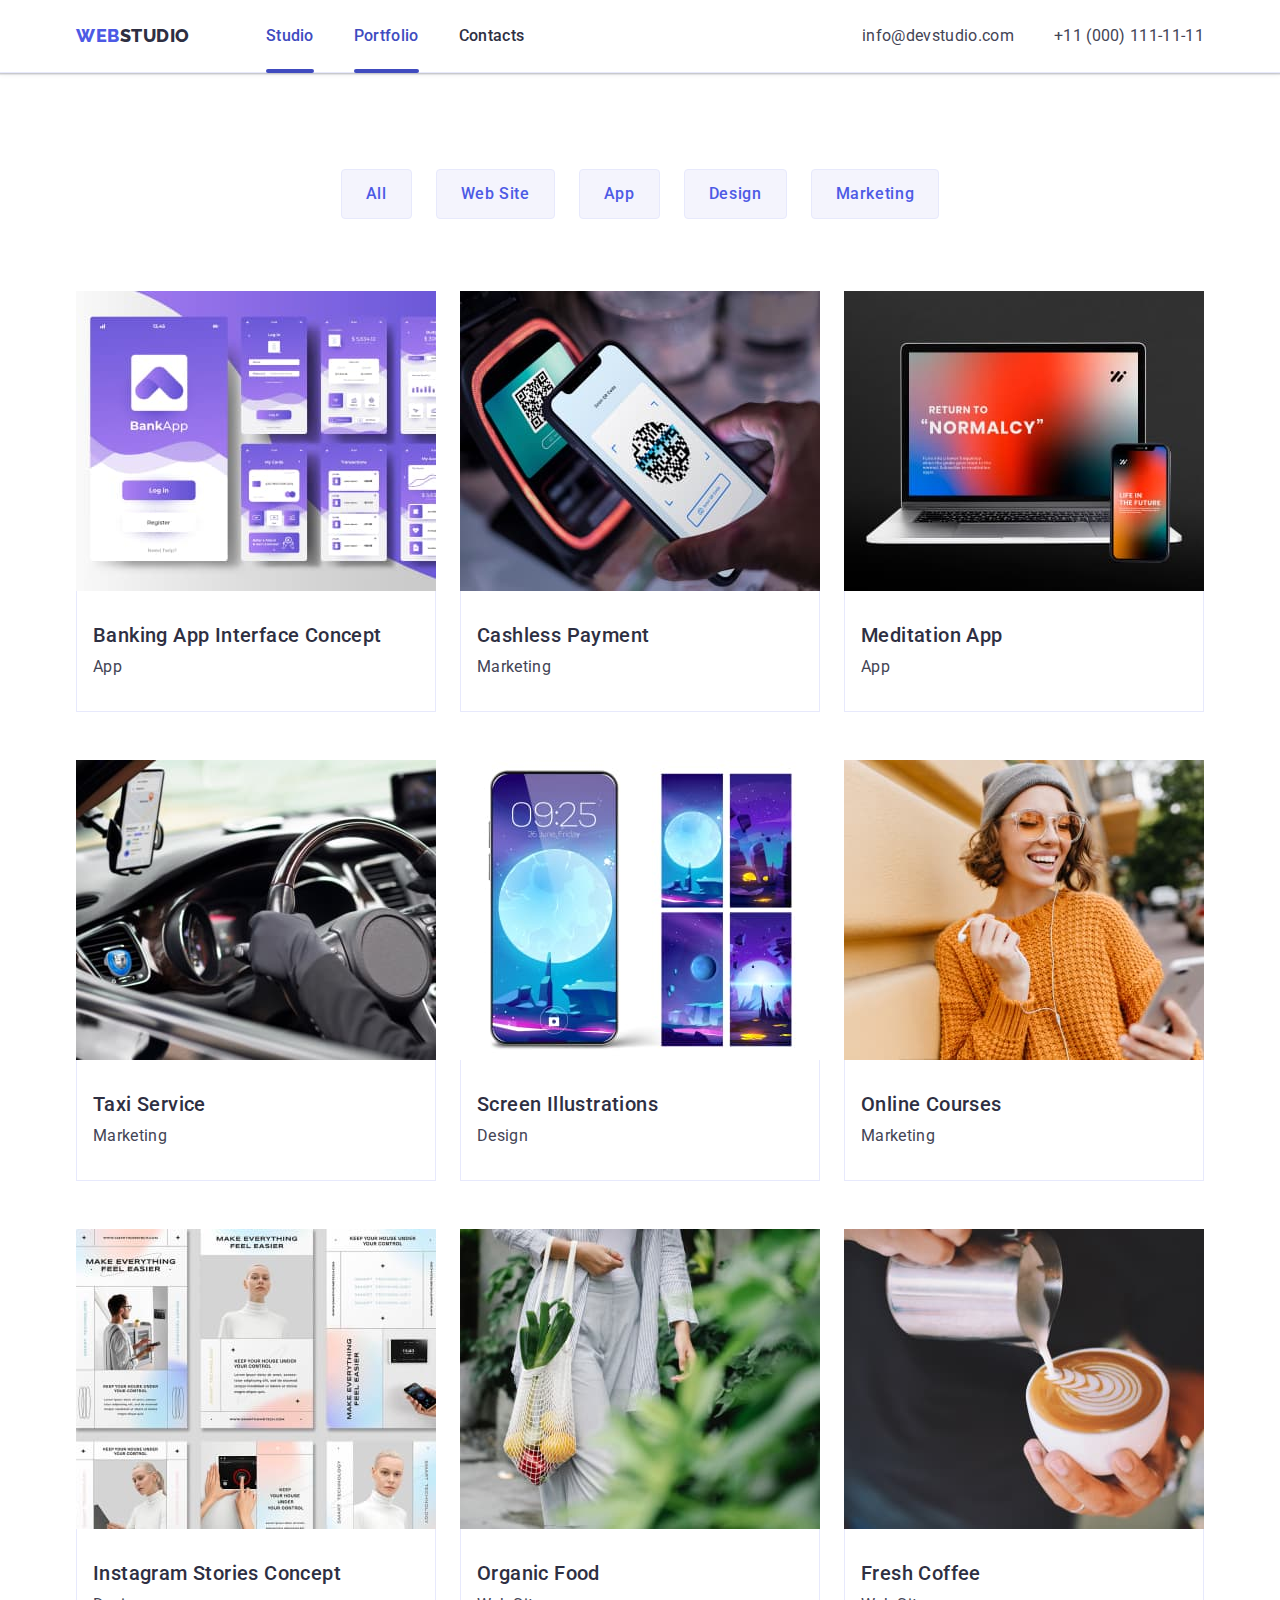
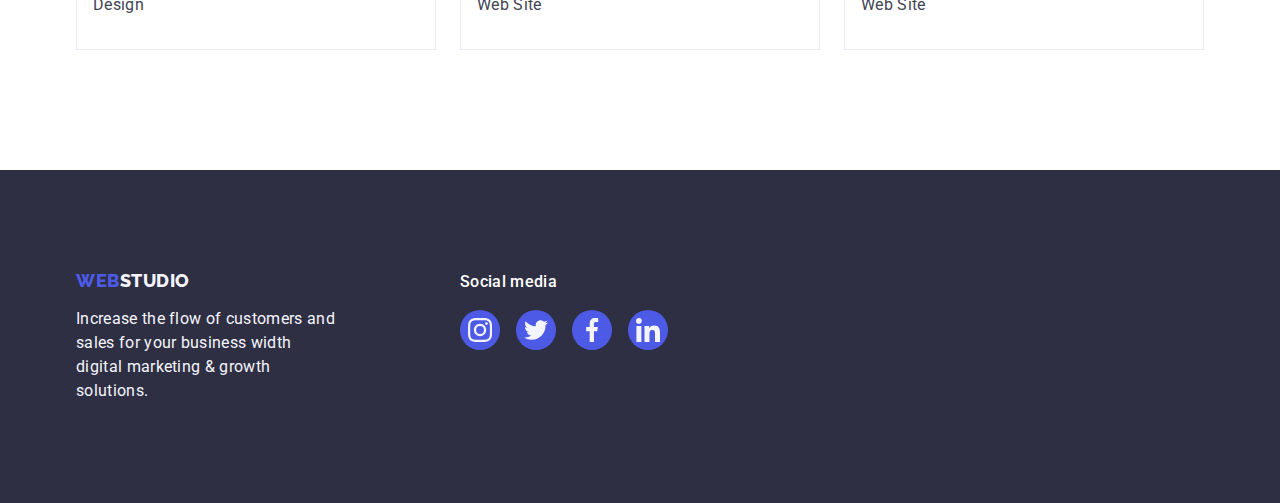
==== portfolio.html @ 42a06e36 "Initial commit" ====
<!DOCTYPE html>
<html lang="en">
  <head>
    <meta charset="UTF-8" />
    <meta http-equiv="X-UA-Compatible" content="IE=edge" />
    <meta name="viewport" content="width=device-width, initial-scale=1.0" />
    <title>Portfolio</title>
    <!-- Link to fonts  -->
    <link rel="preconnect" href="https://fonts.googleapis.com" />
    <link rel="preconnect" href="https://fonts.gstatic.com" crossorigin />
    <link
      href="https://fonts.googleapis.com/css2?family=Raleway:wght@800&family=Roboto:wght@400;500;700&display=swap"
      rel="stylesheet"
    />
    <!-- Link to normalize  -->
    <link
      rel="stylesheet"
      href="https://cdn.jsdelivr.net/npm/modern-normalize@1.1.0/modern-normalize.min.css"
    />
    <!-- Link to css  -->
    <link rel="stylesheet" href="./css/styles.css" />
  </head>

  <body>
    <!-- Header  -->
    <header class="header">
      <div class="header-container container">
        <nav class="header-nav">
          <a class="logo header-logo link" href="./index.html"
            >Web<span class="logo-studio">Studio</span></a
          >
          <ul class="nav-list list">
            <li class="nav-list-item">
              <a class="nav-link link active" href="./index.html">Studio</a>
            </li>
            <li class="nav-list-item">
              <a class="nav-link link active" href="./portfolio.html">Portfolio</a>
            </li>
            <li class="nav-list-item">
              <a class="nav-link link" href="">Contacts</a>
            </li>
          </ul>
        </nav>
        <address class="contacts">
          <ul class="contacts-list list">
            <li class="contacts-item">
              <a class="contacts-item-link link" href="mailto:info@devstudio.com"
                >info@devstudio.com</a
              >
            </li>
            <li class="contacts-item">
              <a class="contacts-item-link link" href="tel:+110001111111">+11 (000) 111-11-11</a>
            </li>
          </ul>
        </address>
      </div>
    </header>
    <!-- Main  -->
    <main>
      <!-- Filter Section -->
      <section class="portfolio-section section">
        <div class="portfolio-section-container container">
          <h1 class="visually-hidden">Our works section</h1>
          <ul class="portfolio-btn-list list">
            <li class="portfolio-btn-item">
              <button type="button" class="btn-filter">All</button>
            </li>
            <li class="portfolio-btn-item">
              <button type="button" class="btn-filter">Web Site</button>
            </li>
            <li class="portfolio-btn-item">
              <button type="button" class="btn-filter">App</button>
            </li>
            <li class="portfolio-btn-item">
              <button type="button" class="btn-filter">Design</button>
            </li>
            <li class="portfolio-btn-item">
              <button type="button" class="btn-filter">Marketing</button>
            </li>
          </ul>
          <!-- Projects Section -->
          <ul class="projects-list list">
            <li class="projects-list-item">
              <a class="projects-link link" href="">
                <div class="team-thumb">
                  <img
                    class="projects-img"
                    src="./images/images-portfolio/project-cards/img-1.jpg"
                    alt="Banking App Interface Concept"
                    width="360"
                    height="300"
                  />
                    <p class="overlay"
                      >14 Stylish and User-Friendly App Design Concepts · Task Manager App · Calorie
                      Tracker App · Exotic Fruit Ecommerce App · Cloud Storage App</p
                    >
                </div>

                <div class="projects-card">
                  <h2 class="project-title title">Banking App Interface Concept</h2>
                  <p class="project-subtitle">App</p>
                </div>
              </a>
            </li>
            <li class="projects-list-item">
              <a class="projects-link link" href="">
                <div class="team-thumb">
                  <img
                    class="projects-img"
                    src="./images/images-portfolio/project-cards/img-2.jpg"
                    alt="Cashless Payment"
                    width="360"
                    height="300"
                  />
                    <p class="overlay"
                      >14 Stylish and User-Friendly App Design Concepts · Task Manager App · Calorie
                      Tracker App · Exotic Fruit Ecommerce App · Cloud Storage App
                    </p>
                </div>

                <div class="projects-card">
                  <h2 class="project-title title">Cashless Payment</h2>
                  <p class="project-subtitle">Marketing</p>
                </div>
              </a>
            </li>
            <li class="projects-list-item">
              <a class="projects-link link" href="">
                <div class="team-thumb">
                  <img
                    class="projects-img"
                    src="./images/images-portfolio/project-cards/img-3.jpg"
                    alt="Meditation App"
                    width="360"
                    height="300"
                  />
                    <p class="overlay"
                      >14 Stylish and User-Friendly App Design Concepts · Task Manager App · Calorie
                      Tracker App · Exotic Fruit Ecommerce App · Cloud Storage App
                    </p>
                </div>
                <div class="projects-card">
                  <h2 class="project-title title">Meditation App</h2>
                  <p class="project-subtitle">App</p>
                </div>
              </a>
            </li>
            <li class="projects-list-item">
              <a class="projects-link link" href="">
                <div class="team-thumb">
                  <img
                    class="projects-img"
                    src="./images/images-portfolio/project-cards/img-4.jpg"
                    alt="Taxi Service"
                    width="360"
                    height="300"
                  />
                    <p class="overlay"
                      >14 Stylish and User-Friendly App Design Concepts · Task Manager App · Calorie
                      Tracker App · Exotic Fruit Ecommerce App · Cloud Storage App
                    </p>
                </div>
                <div class="projects-card">
                  <h2 class="project-title title">Taxi Service</h2>
                  <p class="project-subtitle">Marketing</p>
                </div>
              </a>
            </li>
            <li class="projects-list-item">
              <a class="projects-link link" href="">
                <div class="team-thumb">
                  <img
                    class="projects-img"
                    src="./images/images-portfolio/project-cards/img-5.jpg"
                    alt="Screen Illustrations"
                    width="360"
                    height="300"
                  />
                    <p class="overlay"
                      >14 Stylish and User-Friendly App Design Concepts · Task Manager App · Calorie
                      Tracker App · Exotic Fruit Ecommerce App · Cloud Storage App
                    </p>
                </div>
                <div class="projects-card">
                  <h2 class="project-title title">Screen Illustrations</h2>
                  <p class="project-subtitle">Design</p>
                </div>
              </a>
            </li>
            <li class="projects-list-item">
              <a class="projects-link link" href="">
                <div class="team-thumb">
                  <img
                    class="projects-img"
                    src="./images/images-portfolio/project-cards/img-6.jpg"
                    alt="Online Courses"
                    width="360"
                    height="300"
                  />
                    <p class="overlay"
                      >14 Stylish and User-Friendly App Design Concepts · Task Manager App · Calorie
                      Tracker App · Exotic Fruit Ecommerce App · Cloud Storage App
                    </p>
                </div>
                <div class="projects-card">
                  <h2 class="project-title title">Online Courses</h2>
                  <p class="project-subtitle">Marketing</p>
                </div>
              </a>
            </li>
            <li class="projects-list-item">
              <a class="projects-link link" href="">
                <div class="team-thumb">
                  <img
                    class="projects-img"
                    src="./images/images-portfolio/project-cards/img-7.jpg"
                    alt="Instagram Stories Concept"
                    width="360"
                    height="300"
                  />
                    <p class="overlay"
                      >14 Stylish and User-Friendly App Design Concepts · Task Manager App · Calorie
                      Tracker App · Exotic Fruit Ecommerce App · Cloud Storage App
                    </p>
                </div>
                <div class="projects-card">
                  <h2 class="project-title title">Instagram Stories Concept</h2>
                  <p class="project-subtitle">Design</p>
                </div>
              </a>
            </li>
            <li class="projects-list-item">
              <a class="projects-link link" href="">
                <div class="team-thumb">
                  <img
                    class="projects-img"
                    src="./images/images-portfolio/project-cards/img-8.jpg"
                    alt="Organic Food"
                    width="360"
                    height="300"
                  />
                    <p class="overlay"
                      >14 Stylish and User-Friendly App Design Concepts · Task Manager App · Calorie
                      Tracker App · Exotic Fruit Ecommerce App · Cloud Storage App
                    </p>
                </div>
                <div class="projects-card">
                  <h2 class="project-title title">Organic Food</h2>
                  <p class="project-subtitle">Web Site</p>
                </div>
              </a>
            </li>
            <li class="projects-list-item">
              <a class="projects-link link" href="">
                <div class="team-thumb">
                  <img
                    class="projects-img"
                    src="./images/images-portfolio/project-cards/img-9.jpg"
                    alt="Fresh Coffee"
                    width="360"
                    height="300"
                  />
                    <p class="overlay"
                      >14 Stylish and User-Friendly App Design Concepts · Task Manager App · Calorie
                      Tracker App · Exotic Fruit Ecommerce App · Cloud Storage App
                    </p>
                </div>
                <div class="projects-card">
                  <h2 class="project-title title">Fresh Coffee</h2>
                  <p class="project-subtitle">Web Site</p>
                </div>
              </a>
            </li>
          </ul>
        </div>
      </section>
    </main>
    <!-- Footer section  -->
    <footer class="footer">
      <!-- Logo Section -->
      <div class="footer-container container">
        <div class="footer-thumb footer-thumb-position">
          <a class="logo logo-footer link" href="./index.html"
            >Web<span class="studio-footer">Studio</span></a
          >
          <p class="footer-subtitle subtitle">
            Increase the flow of customers and sales for your business width digital marketing &
            growth solutions.
          </p>
        </div>
        <!-- Social Media Section -->
        <div class="social-media-container">
          <p class="social-media-title">Social media</p>
          <ul class="socials-footer-list list">
            <li class="socials-footer-item item">
              <a
                class="socials-footer-link link"
                href=""
                target="_blank"
                rel="noopener noreferrer"
                aria-label="Instagram icon"
              >
                <svg class="socials-footer-icon" width="24" height="24">
                  <use href="./images/icons.svg#instagram"></use>
                </svg>
              </a>
            </li>

            <li class="socials-footer-item item">
              <a
                class="socials-footer-link link"
                href=""
                target="_blank"
                rel="noopener noreferrer"
                aria-label="Twitter icon"
              >
                <svg class="socials-footer-icon" width="24" height="24">
                  <use href="./images/icons.svg#twitter"></use>
                </svg>
              </a>
            </li>

            <li class="socials-footer-item item">
              <a
                class="socials-footer-link link"
                href=""
                target="_blank"
                rel="noopener noreferrer"
                aria-label="Facebook icon"
              >
                <svg class="socials-footer-icon" width="24" height="24">
                  <use href="./images/icons.svg#facebook"></use>
                </svg>
              </a>
            </li>

            <li class="socials-footer-item item">
              <a
                class="socials-footer-link link"
                href=""
                target="_blank"
                rel="noopener noreferrer"
                aria-label="Linkedin icon"
              >
                <svg class="socials-footer-icon" width="24" height="24">
                  <use href="./images/icons.svg#linkedin"></use>
                </svg>
              </a>
            </li>
          </ul>
        </div>
      </div>
    </footer>
  </body>
</html>
---- css/styles.css ----
/*
  |========================
  | Basic settings 
  |========================
*/

:root {
  /* Colors */
  --primary-brand: #4d5ae5; /*Iris clr*/ /*CTAs focused/active states, links*/
  --pressed-state: #404bbf; /*Ocean clr*/ /*CTAs*/
  --grey-bg: #2e2f42; /*Navy Blue clr*/ /*overlays, shadows, headings*/ /*Hero image background*/
  --valid-clr: #31d0aa; /*Green clr*/ /*Valid fields, Success messages*/
  --text-clr: #434455;
  --color-light-slate: #8e8f99; /*Helper text, Deemphasized text*/
  --color-cornflower: #e7e9fc; /*Accent color, Hairlines, Subtle backgrounds*/
  --color-cloud: #f4f4fd; /*Light mode backgrounds, Light mode Dialogs/alerts*/
  /* Fonts */
  --primary-font: 'Roboto', sans-serif;
  --secondary-font: 'Raleway', sans-serif;
  /* Backgrounds */
  --white-bg: #ffffff; /*White*/ /*Header, team card background*/
  --dairy-bg: #fcfcfc; /*Dairy*/ /*Modal background*/
  /* Shadow */
  --header-shadow: 0px 2px 1px rgba(46, 47, 66, 0.08), 0px 1px 1px rgba(46, 47, 66, 0.16),
    0px 1px 6px rgba(46, 47, 66, 0.08);
  --btn-order-shadow: 0px 4px 4px rgba(0, 0, 0, 0.15);
  --team-card-shadow: 0px 1px 6px rgba(46, 47, 66, 0.08), 0px 1px 1px rgba(46, 47, 66, 0.16),
    0px 2px 1px rgba(46, 47, 66, 0.08);
  --filter-shadow: 0px 3px 1px rgba(0, 0, 0, 0.1), 0px 2px 1px rgba(0, 0, 0, 0.08),
    0px 2px 2px rgba(0, 0, 0, 0.12);
  --project-shadow: 0px 1px 6px rgba(46, 47, 66, 0.08), 0px 1px 1px rgba(46, 47, 66, 0.16),
    0px 2px 1px rgba(46, 47, 66, 0.08);
  --bg-gradient: rgba(46, 47, 66, 0.7);
  /* Other */
  --header-idx: 10;
  --mdl-idx: 100;
  --anim-main: 250ms cubic-bezier(0.4, 0, 0.2, 1);
}

/* Reset */
h1,
h2,
h3,
h4,
h5,
h6,
p,
ul {
  margin: 0;
  padding: 0;
}

.list {
  list-style: none;
}

.link {
  text-decoration: none;
}

.visually-hidden {
  position: absolute;
  width: 1px;
  height: 1px;
  margin: -1px;
  border: 0;
  padding: 0;
  white-space: nowrap;
  clip-path: inset(100%);
  clip: rect(0 0 0 0);
  overflow: hidden;
}

.title {
  font-weight: 500;
  font-size: 20px;
  line-height: 1.2;
  letter-spacing: 0.02em;
  color: var(--grey-bg);
}

.section-title {
  margin-bottom: 72px;
  font-size: 36px;
  line-height: 1.11;
  letter-spacing: 0.02em;
  text-align: center;
  text-transform: capitalize;
  color: var(--grey-bg);
}

body {
  font-family: var(--primary-font);
  font-weight: 400;
  font-size: 16px;
  line-height: 1.5;
  letter-spacing: 0.02em;
  color: var(--text-clr);
  background-color: var(--white-bg);
}

.container {
  max-width: 1158px;
  padding-left: 15px;
  padding-right: 15px;
  margin: 0 auto;
}

.section {
  padding-top: 120px;
  padding-bottom: 120px;
}

.features-list,
.list-overview,
.team-list,
.socials-list,
.portfolio-btn-list,
.customers-list {
  display: flex;
  gap: 24px;
  justify-content: center;
  align-items: center;
}

.contacts-list,
.nav-list {
  display: flex;
  gap: 40px;
}

.list-overview-img,
.team-img,
.projects-img {
  display: block;
  max-width: 100%;
  height: auto;
}

/**
  |============================
  | Header Section
  |============================
*/

.header {
  z-index: var(--header-idx);
  /* position: fixed;
  width: 100%;
  top: 0; */
  border-bottom: 1px solid var(--color-cornflower);
  box-shadow: var(--header-shadow);
}

.header-container,
.header-nav {
  display: flex;
  align-items: center;
}

.logo {
  font-family: var(--secondary-font);
  font-weight: 800;
  font-size: 18px;
  line-height: 1.17;
  letter-spacing: 0.03em;
  text-transform: uppercase;
  color: var(--primary-brand);
}

.header-logo {
  margin-right: 76px;
}

.logo-studio {
  color: var(--grey-bg);
}

.nav-list-item {
}

.nav-link {
  position: relative;
  display: block;
  padding: 24px 0;
  font-weight: 500;
  color: var(--grey-bg);
  transition-property: color;
  transition-duration: 250ms;
  transition-timing-function: cubic-bezier(0.4, 0, 0.2, 1);
  /* transition: color var(--anim-main); */
}

.nav-link::after {
  content: '';
  display: block;
  position: absolute;
  bottom: -1px;
  left: 0;
  width: 100%;
  height: 4px;
  /* margin-top: 20px; */
  border-radius: 2px;
}

.nav-link.active {
  color: var(--pressed-state);
}

.nav-link.active::after {
  background-color: var(--pressed-state);
}

.contacts {
  margin-left: auto;

  font-style: normal;
}
.contacts-item-link {
  display: block;
  padding: 24px 0;
  color: inherit;

  transition-property: color;
  transition-duration: 250ms;
  transition-timing-function: cubic-bezier(0.4, 0, 0.2, 1);
  /* transition: color var(--anim-main); */
}
.nav-link:hover,
.nav-link:focus,
.contacts-item-link:hover,
.contacts-item-link:focus {
  color: var(--pressed-state);
}

/**
  |============================
  | Hero Section
  |============================
*/

.hero {
  background-color: var(--grey-bg);
  max-width: 1440px;
  margin-left: auto;
  margin-right: auto;
  background-image: linear-gradient(var(--bg-gradient), var(--bg-gradient)),
    url('../images/hero-section/people-office.jpg');
  background-repeat: no-repeat;
  background-position: center;
  background-size: cover;
}

.hero-title {
  text-align: center;
  margin-right: auto;
  margin-left: auto;
  margin-bottom: 48px;
  max-width: 496px;
  font-size: 56px;
  line-height: 1.07;
  letter-spacing: 0.02em;
  color: var(--white-bg);
}

.btn-order {
  display: block;
  min-width: 169px;
  margin-left: auto;
  margin-right: auto;
  padding: 16px 32px;
  box-shadow: var(--btn-order-shadow);
  border-radius: 4px;
  border: none;
  font-family: inherit;
  font-weight: 500;
  font-size: 16px;
  line-height: 1.5;
  letter-spacing: 0.04em;
  cursor: pointer;
  color: var(--white-bg);
  background-color: var(--primary-brand);

  transition-property: background-color;
  transition-duration: 250ms;
  transition-timing-function: cubic-bezier(0.4, 0, 0.2, 1);
  /* transition: background-color var(--anim-main); */
}

.btn-order:hover,
.btn-order:focus {
  background-color: var(--pressed-state);
  border: none;
}

.hero.section {
  padding-top: 188px;
  padding-bottom: 188px;
}

/**
  |============================
  | Features Section
  |============================
*/

.features-list-item {
  width: calc((100%-72px) / 4);
}
.icon-container {
  display: flex;
  justify-content: center;
  align-items: center;
  height: 112px;
  margin-bottom: 8px;
  background: var(--color-cloud);
  border-radius: 4px;
}

.features-icon {
  object-fit: cover;
}
.features-list-title {
  margin-bottom: 8px;
}

/**
  |============================
  | Team Section
  |============================
*/

.overview-section.section {
  padding-top: 0;
}
.list-overview-item {
  width: calc((100%-48px) / 3);
  border: 1px solid var(--color-cornflower);
}

/**
  |============================
  | Team Section
  |============================
*/

.team-section {
  background-color: var(--color-cloud);
}
.team-list-item {
  width: calc((100%-72px) / 4);
  box-shadow: var(--team-card-shadow);
  border-radius: 0px 0px 4px 4px;
  background-color: var(--white-bg);
}
.team-item-container {
  padding: 32px 0;
  text-align: center;
  border-radius: 0px 0px 4px 4px;
}
.employee-title,
.employee-subtitle {
  margin-bottom: 8px;
}
.socials-item {
  width: 40px;
  height: 40px;
}
.socials-link {
  display: flex;
  justify-content: center;
  align-items: center;
  height: 100%;
  width: 100%;
  background-color: var(--primary-brand);
  color: var(--color-cloud);
  border-radius: 50%;

  transition-property: background-color;
  transition-duration: 250ms;
  transition-timing-function: cubic-bezier(0.4, 0, 0.2, 1);
  /* transition: background-color var(--anim-main); */
}
.socials-link:hover,
.socials-link:focus {
  background-color: var(--pressed-state);
}
.socials-icon {
  fill: currentColor;
  object-fit: cover;
}

/**
  |============================
  | Customers
  |============================
*/

.customers-title {
  line-height: 1.1;
}
.customers-list-item {
  width: calc((100%-24px * 5) / 6);
  height: 88px;
}
.customers-list-link {
  display: flex;
  justify-content: center;
  align-items: center;
  height: 100%;
  width: 100%;
  color: var(--color-light-slate);
  border: 1px solid var(--color-light-slate);
  border-radius: 4px;
  transition-property: border-color, color;
  transition-duration: 250ms, 250ms;
  transition-timing-function: cubic-bezier(0.4, 0, 0.2, 1), cubic-bezier(0.4, 0, 0.2, 1);
  /* transition: border-color var(--anim-main), color var(--anim-main); */
}

.customers-list-link:hover,
.customers-list-link:focus {
  color: var(--pressed-state);
  border-color: var(--pressed-state);
}

.customers-icon {
  fill: currentColor;
  object-fit: cover;
}

/**
  |============================
  | Footer Section
  |============================
*/

.footer {
  padding-top: 100px;
  padding-bottom: 100px;
  background-color: var(--grey-bg);
  color: var(--color-cloud);
}

.footer-container {
  display: flex;
  align-items: baseline;
}

.studio-footer {
  color: var(--color-cloud);
}

.logo-footer {
  display: inline-block;
  margin-bottom: 16px;
}

.footer-subtitle {
  max-width: 264px;
}

.footer-thumb-position {
  margin-right: 120px;
}

.social-media-title {
  margin-bottom: 16px;
  font-weight: 500;
  font-size: 16px;
  line-height: 1.5;
  letter-spacing: 0.02em;
  color: var(--white-bg);
}

.socials-footer-list {
  display: flex;
  gap: 16px;
}
.socials-footer-item {
  width: 40px;
  height: 40px;
}
.socials-footer-link {
  display: flex;
  justify-content: center;
  align-items: center;
  height: 100%;
  width: 100%;
  background-color: var(--primary-brand);
  color: var(--color-cloud);
  border-radius: 50%;

  transition-property: background-color;
  transition-duration: 250ms;
  transition-timing-function: cubic-bezier(0.4, 0, 0.2, 1);
  /* transition: background-color var(--anim-main); */
}
.socials-footer-link:hover,
.socials-footer-link:focus {
  background-color: var(--valid-clr);
}
.socials-footer-icon {
  fill: currentColor;
  object-fit: cover;
}

/**
  |============================
  | Portfolio Page
  |============================
*/

.portfolio-section.section {
  padding-top: 96px;
}

/**
  |============================
  | Filter Section (Portfolio Page)
  |============================
*/

.btn-filter {
  padding: 12px 24px;
  font-family: inherit;
  font-weight: 500;
  font-size: 16px;
  line-height: 1.5;
  letter-spacing: 0.04em;
  cursor: pointer;
  color: var(--primary-brand);
  background: var(--color-cloud);
  border: 1px solid var(--color-cornflower);
  border-radius: 4px;

  transition-property: color, background-color, border-color, box-shadow;
  transition-duration: 250ms;
  transition-timing-function: cubic-bezier(0.4, 0, 0.2, 1);
  /* transition: color var(--anim-main), background-color var(--anim-main), border-color var(--anim-main), box-shadow var(--anim-main); */
}

.btn-filter:hover,
.btn-filter:focus {
  color: var(--white-bg);
  background-color: var(--pressed-state);
  border: 1px solid transparent;
  box-shadow: var(--filter-shadow);
}

.portfolio-btn-list {
  margin-bottom: 72px;
  justify-content: center;
}

/**
  |============================
  | Projects Section (Portfolio Page)
  |============================
*/

.projects-list {
  display: flex;
  flex-wrap: wrap;
  column-gap: 24px;
  row-gap: 48px;
}
.projects-list-item {
  max-width: calc((100%-48px) / 3);
}

.projects-list-item:hover {
}

.projects-link {
  display: block;
  transition-property: box-shadow;
  transition-duration: 250ms;
  transition-timing-function: cubic-bezier(0.4, 0, 0.2, 1);
  /* transition: box-shadow var(--anim-main); */
}

.projects-link:hover,
.projects-link:focus {
  box-shadow: var(--project-shadow);
}

/* Overlay */

.team-thumb {
  position: relative;
  overflow: hidden;
}

.projects-link:hover .overlay,
.projects-link:focus .overlay {
  transform: translateY(0%);
}

.overlay {
  position: absolute;
  top: 0;
  left: 0;
  /* padding-top: 40px;
  padding-bottom: 164px;
  padding-left: 32px;
  padding-right: 32px; */
  font-size: 16px;
  line-height: 1.5;
  color: var(--color-cloud);
  letter-spacing: 0.02em;
  padding: 40px 32px;
  background-color: var(--primary-brand);
  height: 100%;
  width: 100%;
  transform: translateY(100%);
  transition-property: transform;
  transition-duration: 250ms;
  transition-timing-function: cubic-bezier(0.4, 0, 0.2, 1);
  /* transition: transform var(--anim-main); */
}

.projects-card {
  padding: 32px 16px;
  border: 1px solid var(--color-cornflower);
  border-top: none;
}
.project-title {
  margin-bottom: 8px;
}

.project-subtitle {
  font-size: 16px;
  line-height: 1.5;
  letter-spacing: 0.02em;
  color: var(--text-clr);
}

/**
  |============================
  | Modal Window
  |============================
*/
.backdrop {
  background-color: rgba(46, 47, 66, 0.4);
  position: fixed;
  top: 0;
  left: 0;
  width: 100%;
  height: 100%;
  transition: opacity var(--anim-main), visibility var(--anim-main);
 }

 .is-hidden {
  visibility: hidden;
  opacity: 0;
  pointer-events: none;
 }

 .modal {
  position: absolute;
  top: 50%;
  left: 50%;
  transform: translateX(-50%) translateY(-50%);
  width: 408px;
  min-height: 576px;
  background-color: var(--dairy-bg);
  box-shadow: 0px 1px 1px rgba(0, 0, 0, 0.14), 0px 1px 3px rgba(0, 0, 0, 0.12), 0px 2px 1px rgba(0, 0, 0, 0.2);
  border-radius: 4px;
  transition: transform 250ms cubic-bezier(0.4, 0, 0.2, 1);
 }
 .modal-close-btn {
  background: var(--color-cornflower);
  border: 1px solid rgba(0, 0, 0, 0.1);
  border-radius: 50%;
  display: flex;
  justify-content: center;
  align-items: center;
  width: 24px;
  height: 24px;
  position: absolute;
  top: 24px;
  right: 24px;
  padding: 0;
  cursor: pointer;
  transition: background-color var(--anim-main), border var(--anim-main);
 }

 .modal-close-btn:hover,
 .modal-close-btn:focus {
  background-color: #404bbf;
  border: none;
  fill: #ffffff;
 }

 .modal-close-icon {
  transition: fill var(--anim-main);
 }

/**
    |!!!==PRACTICE ZONE==!!!
    | Роблю експеріменти з градієнтом
    |!!!==PRACTICE ZONE==!!!
  */

/* .overview-title {
  border: 20px dashed #fd1d1d;
  padding: 20px;
  background-clip: border-box;
  background-clip: padding-box; 
  background-clip: content-box; 
  background-clip: text;
  background-color: #833ab4;
  background-image: linear-gradient(to right, #fcb045, #fd1d1d, #833ab4);
  -webkit-background-clip: text;
  color: transparent;
} */
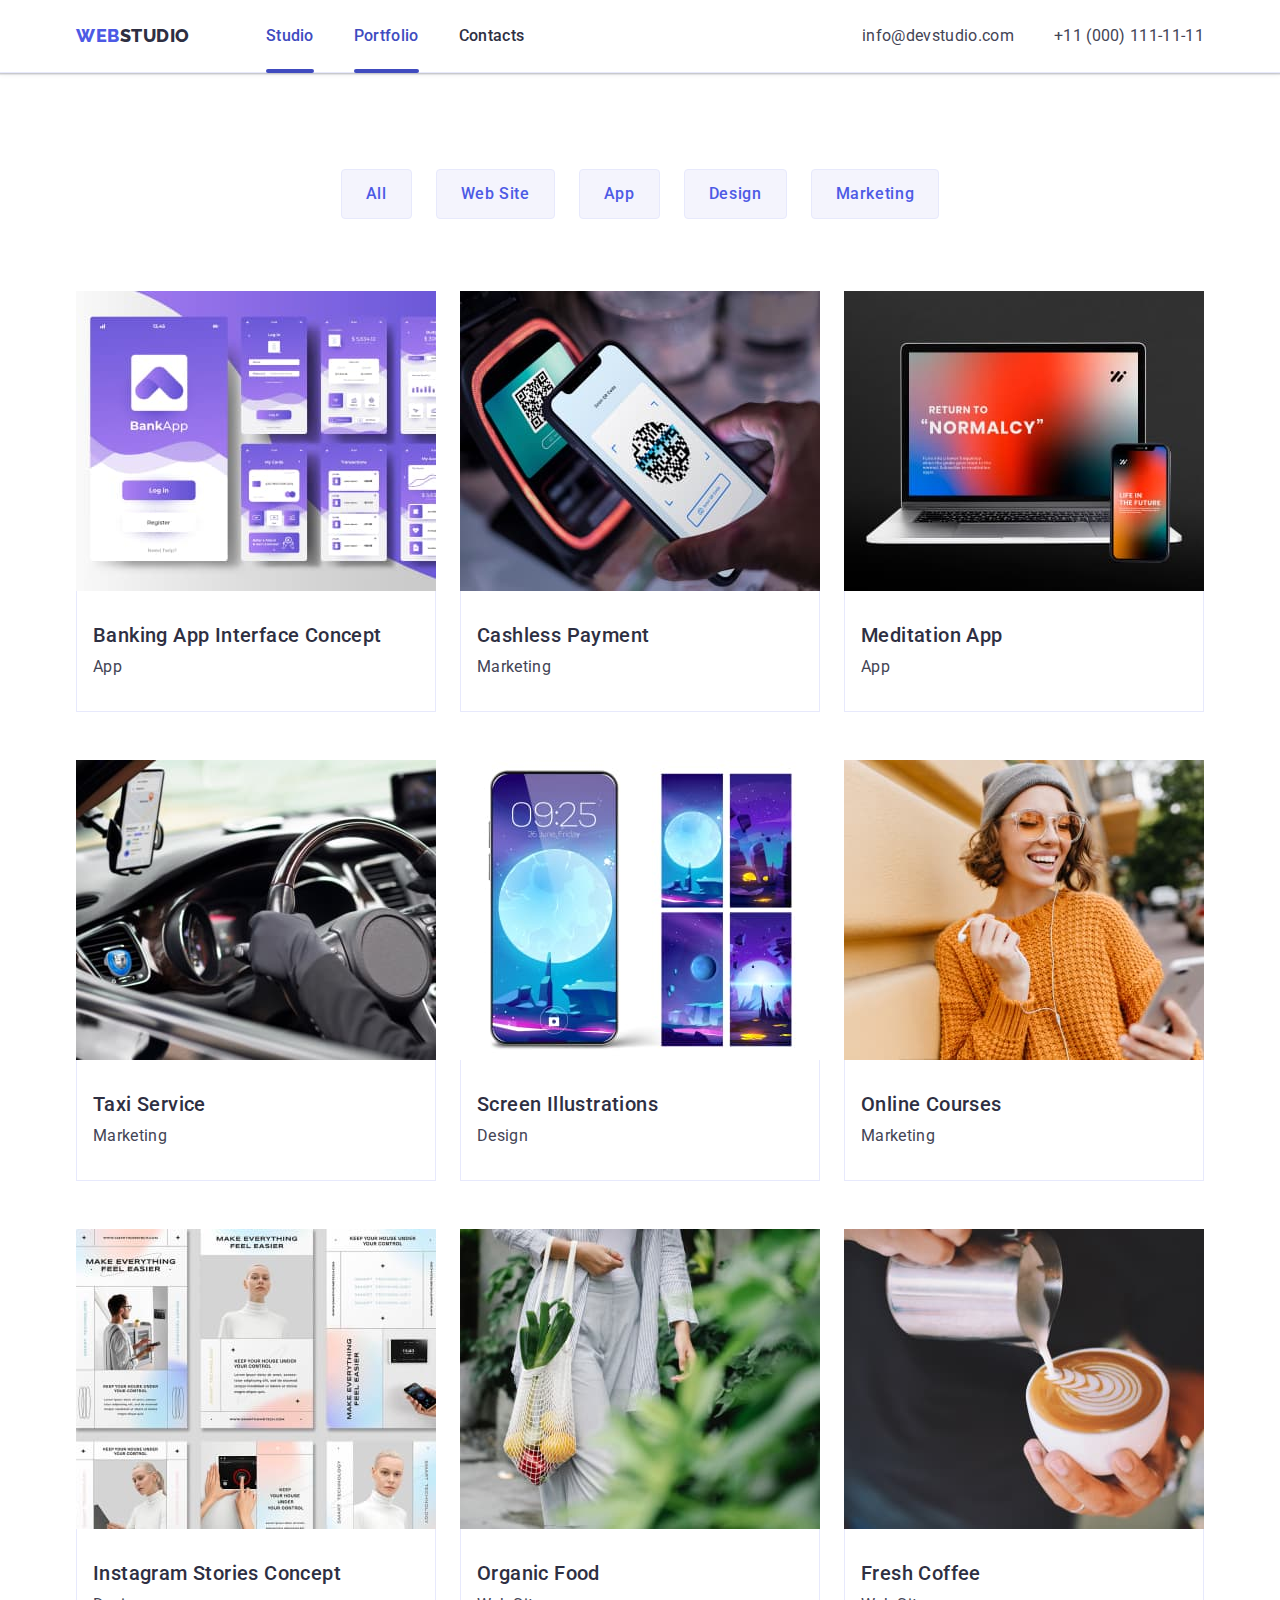
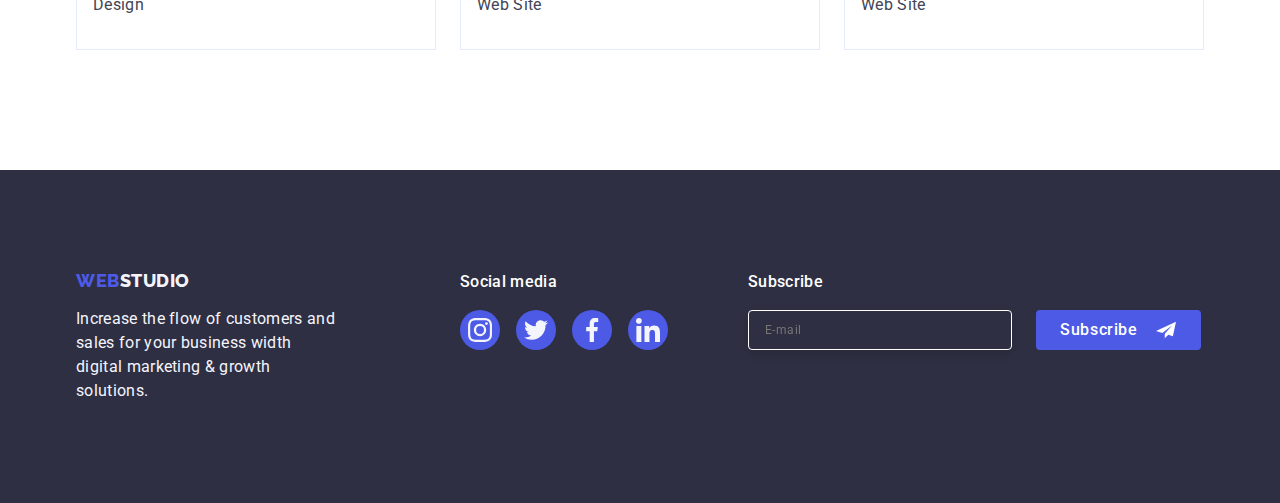
==== commit 94b800ac: "hw-06 (update 1.0.)" ====
--- a/portfolio.html
+++ b/portfolio.html
@@ -349,6 +349,23 @@
             </li>
           </ul>
         </div>
+
+        <!-- Subscribe Section -->
+        <div class="subscribe-container">
+          <p class="subscribe-subtitle">Subscribe</p>
+          <form class="subscribe-form">
+            <input type="email" name="email" placeholder="E-mail" />
+            <div class="subscribe-item">
+              <button class="subscribe-button" type="submit">
+                Subscribe
+                <svg class="subscribe-svg" width="24" height="20">
+                  <use href="./images/icons.svg#subscribe-telegram"></use>
+                </svg>
+              </button>
+            </div>
+          </form>
+          </div>
+
       </div>
     </footer>
   </body>
--- a/css/styles.css
+++ b/css/styles.css
@@ -507,6 +507,97 @@
 
 /**
   |============================
+  |  Subscribe Section
+  |============================
+*/
+
+.subscribe-container {
+  display: flex;
+  flex-direction: column;
+  margin-left: 80px;
+}
+
+.subscribe-subtitle {
+  margin: 0;
+  font-weight: 500;
+  font-size: 16px;
+  line-height: 1.5;
+  letter-spacing: 0.02em;
+  color: var(--white-bg);
+}
+
+.subscribe-form {
+  display: flex;
+  flex-direction: row;
+  margin-top: 16px;
+  gap: 24px;
+}
+
+
+input[type='email'] {
+  padding: 8px 16px 8px 16px;
+  margin: 0;
+  width: 264px;
+  height: 40px;
+  border: 1px solid var(--white-bg);
+  border-radius: 4px;
+  color: var(--white-bg);
+  background-color: var(--grey-bg);
+  filter: drop-shadow(0px 4px 4px rgba(0, 0, 0, 0.15));
+}
+
+input[placeholder="E-mail"] {
+  align-items: center;
+  font-family: var(--primary-font);
+  font-weight: 400;
+  font-size: 12px;
+  line-height: 2;
+  letter-spacing: 0.04em;
+  color: var(--white-bg);
+}
+
+.subscribe-item {
+  position: relative;
+}
+
+.subscribe-button {
+  /* text */
+  font-family: var(--primary-font);
+  font-weight: 500;
+  font-size: 16px;
+  line-height: 1.5;
+  letter-spacing: 0.04em;
+  text-align: left;
+  color: var(--white-bg);
+  align-items: center;
+ 
+
+  display: flex;
+  min-width: 165px;
+  height: 40px;
+  gap: 16px;
+  background: var(--primary-brand);
+  border-radius: 4px;
+  border: 0;
+  padding: 8px 0 8px 24px;
+  cursor: pointer;
+
+  transition: background-color 250ms cubic-bezier(0.4, 0, 0.2, 1);
+}
+
+.subscribe-button:hover,
+.subscribe-button:focus,
+.subscribe-button:active {
+  background-color: var(--pressed-state);
+}
+
+.subscribe-svg {
+  fill: var(--white-bg);
+}
+
+
+/**
+  |============================
   | Portfolio Page
   |============================
 */
@@ -649,27 +740,29 @@
   width: 100%;
   height: 100%;
   transition: opacity var(--anim-main), visibility var(--anim-main);
- }
-
- .is-hidden {
+}
+
+.is-hidden {
   visibility: hidden;
   opacity: 0;
   pointer-events: none;
- }
-
- .modal {
+}
+
+.modal {
   position: absolute;
   top: 50%;
   left: 50%;
   transform: translateX(-50%) translateY(-50%);
   width: 408px;
-  min-height: 576px;
+  min-height: 584px;
   background-color: var(--dairy-bg);
-  box-shadow: 0px 1px 1px rgba(0, 0, 0, 0.14), 0px 1px 3px rgba(0, 0, 0, 0.12), 0px 2px 1px rgba(0, 0, 0, 0.2);
+  box-shadow: 0px 1px 1px rgba(0, 0, 0, 0.14), 0px 1px 3px rgba(0, 0, 0, 0.12),
+    0px 2px 1px rgba(0, 0, 0, 0.2);
   border-radius: 4px;
   transition: transform 250ms cubic-bezier(0.4, 0, 0.2, 1);
- }
- .modal-close-btn {
+}
+
+.modal-close-btn {
   background: var(--color-cornflower);
   border: 1px solid rgba(0, 0, 0, 0.1);
   border-radius: 50%;
@@ -684,18 +777,242 @@
   padding: 0;
   cursor: pointer;
   transition: background-color var(--anim-main), border var(--anim-main);
- }
-
- .modal-close-btn:hover,
- .modal-close-btn:focus {
+}
+
+.modal-close-btn:hover,
+.modal-close-btn:focus {
   background-color: #404bbf;
   border: none;
   fill: #ffffff;
- }
-
- .modal-close-icon {
+}
+
+.modal-close-icon {
   transition: fill var(--anim-main);
- }
+}
+
+/**
+  |============================
+  | Modal Window Send Form
+  |============================
+*/
+
+.modal-title {
+  display: block;
+  margin: 0 0 16px 0;
+  text-align: center;
+  font-family: var(--primary-font);
+  font-weight: 500;
+  font-size: 16px;
+  line-height: 1.5;
+  letter-spacing: 0.02em;
+  color: var(--grey-bg);
+}
+
+.modal-item {
+  margin: 0 0 8px 0;
+}
+
+.modal-item.checkbox {
+  margin: 0 0 16px 0;
+}
+
+.modal-item label {
+  display: block;
+
+  margin-bottom: 4px;
+
+  font-family: var(--primary-font);
+  font-weight: 400;
+  font-size: 12px;
+  line-height: 1.17;
+  letter-spacing: 0.04em;
+
+  color: var(--color-light-slate);
+}
+
+.modal-item input {
+  padding-left: 38px;
+
+  width: 360px;
+  height: 40px;
+
+  border: 1px solid rgba(46, 47, 66, 0.4);
+  border-radius: 4px;
+  outline: none;
+
+  transition: 250ms cubic-bezier(0.4, 0, 0.2, 1);
+}
+
+.modal-input {
+  position: relative;
+}
+
+.modal-svg {
+  position: absolute;
+
+  top: 11px;
+  left: 16px;
+
+  fill: var(--grey-bg);
+
+  transition: 250ms cubic-bezier(0.4, 0, 0.2, 1);
+}
+
+.modal-svg.tel-email {
+  position: absolute;
+
+  top: 8px;
+  left: 16px;
+
+  fill: var(--grey-bg);
+
+  transition: border 250ms cubic-bezier(0.4, 0, 0.2, 1);
+}
+
+.modal-item input:focus,
+.modal-item input:active {
+  border: 1px solid var(--primary-brand);
+}
+
+.modal-item input:focus + svg {
+  fill: var(--primary-brand);
+}
+
+.modal-item textarea {
+  display: block;
+
+  padding: 16px 8px 16px 8px;
+
+  width: 360px;
+  height: 120px;
+
+  border: 1px solid rgba(46, 47, 66, 0.4);
+  border-radius: 4px;
+
+  transition: border 250ms cubic-bezier(0.4, 0, 0.2, 1);
+
+  resize: none;
+}
+
+.modal-item textarea::placeholder {
+  font-family: var(--primary-font);
+  font-weight: 400;
+  font-size: 12px;
+  line-height: 1.17;
+  letter-spacing: 0.04em;
+
+  color: rgba(46, 47, 66, 0.4);
+}
+
+.modal-item textarea:focus,
+.modal-item textarea:active {
+  border: 1px solid var(--primary-brand);
+  outline: none;
+}
+
+.checkbox-label {
+  display: flex;
+  flex-direction: row;
+  align-items: center;
+  padding: 0px;
+}
+
+.checkbox-icon {
+  position: relative;
+
+  width: 16px;
+  height: 16px;
+
+  border: 1px solid rgba(46, 47, 66, 0.4);
+  border-radius: 2px;
+
+  fill: var(--color-cloud);
+
+  transition: background-color 250ms cubic-bezier(0.4, 0, 0.2, 1);
+}
+
+.checkbox-input:checked + .checkbox-icon {
+  background-color: var(--pressed-state);
+}
+
+.checkbox-svg {
+  position: absolute;
+  top: 50%;
+  left: 50%;
+
+  transform: translate(-50%, -50%);
+}
+
+.checkbox-text {
+  margin-left: 8px;
+
+  font-family: var(--primary-font);
+  font-weight: 400;
+  font-size: 12px;
+  line-height: 1.17;
+  letter-spacing: 0.04em;
+
+  color: var(--color-light-slate);
+}
+
+input[type='checkbox'] {
+  position: absolute;
+  width: 1px;
+  height: 1px;
+  margin: -1px;
+  border: 0;
+  padding: 0;
+  white-space: nowrap;
+  clip-path: inset(100%);
+  clip: rect(0 0 0 0);
+  overflow: hidden;
+}
+
+.checkbox-text-link {
+  margin-left: 2px;
+
+  font-family: var(--primary-brand);
+  font-weight: 400;
+  font-size: 12px;
+  line-height: 1.17;
+  letter-spacing: 0.04em;
+
+  color: var(--primary-brand);
+  text-decoration: underline;
+}
+
+.modal-button {
+  width: 100%;
+  height: 56px;
+
+  background-color: var(--primary-brand);
+  box-shadow: 0px 4px 4px rgba(0, 0, 0, 0.15);
+  border-radius: 4px;
+
+  color: var(--white-color);
+
+  border: none;
+  cursor: pointer;
+
+  transition: background-color 250ms cubic-bezier(0.4, 0, 0.2, 1);
+}
+
+.modal-button:hover,
+.modal-button:focus {
+  background-color: var(--pressed-state);
+}
+
+.modal-btn-container {
+  display: block;
+
+  margin-top: 24px;
+  margin-left: auto;
+  margin-right: auto;
+
+  width: 169px;
+}
+
+
 
 /**
     |!!!==PRACTICE ZONE==!!!
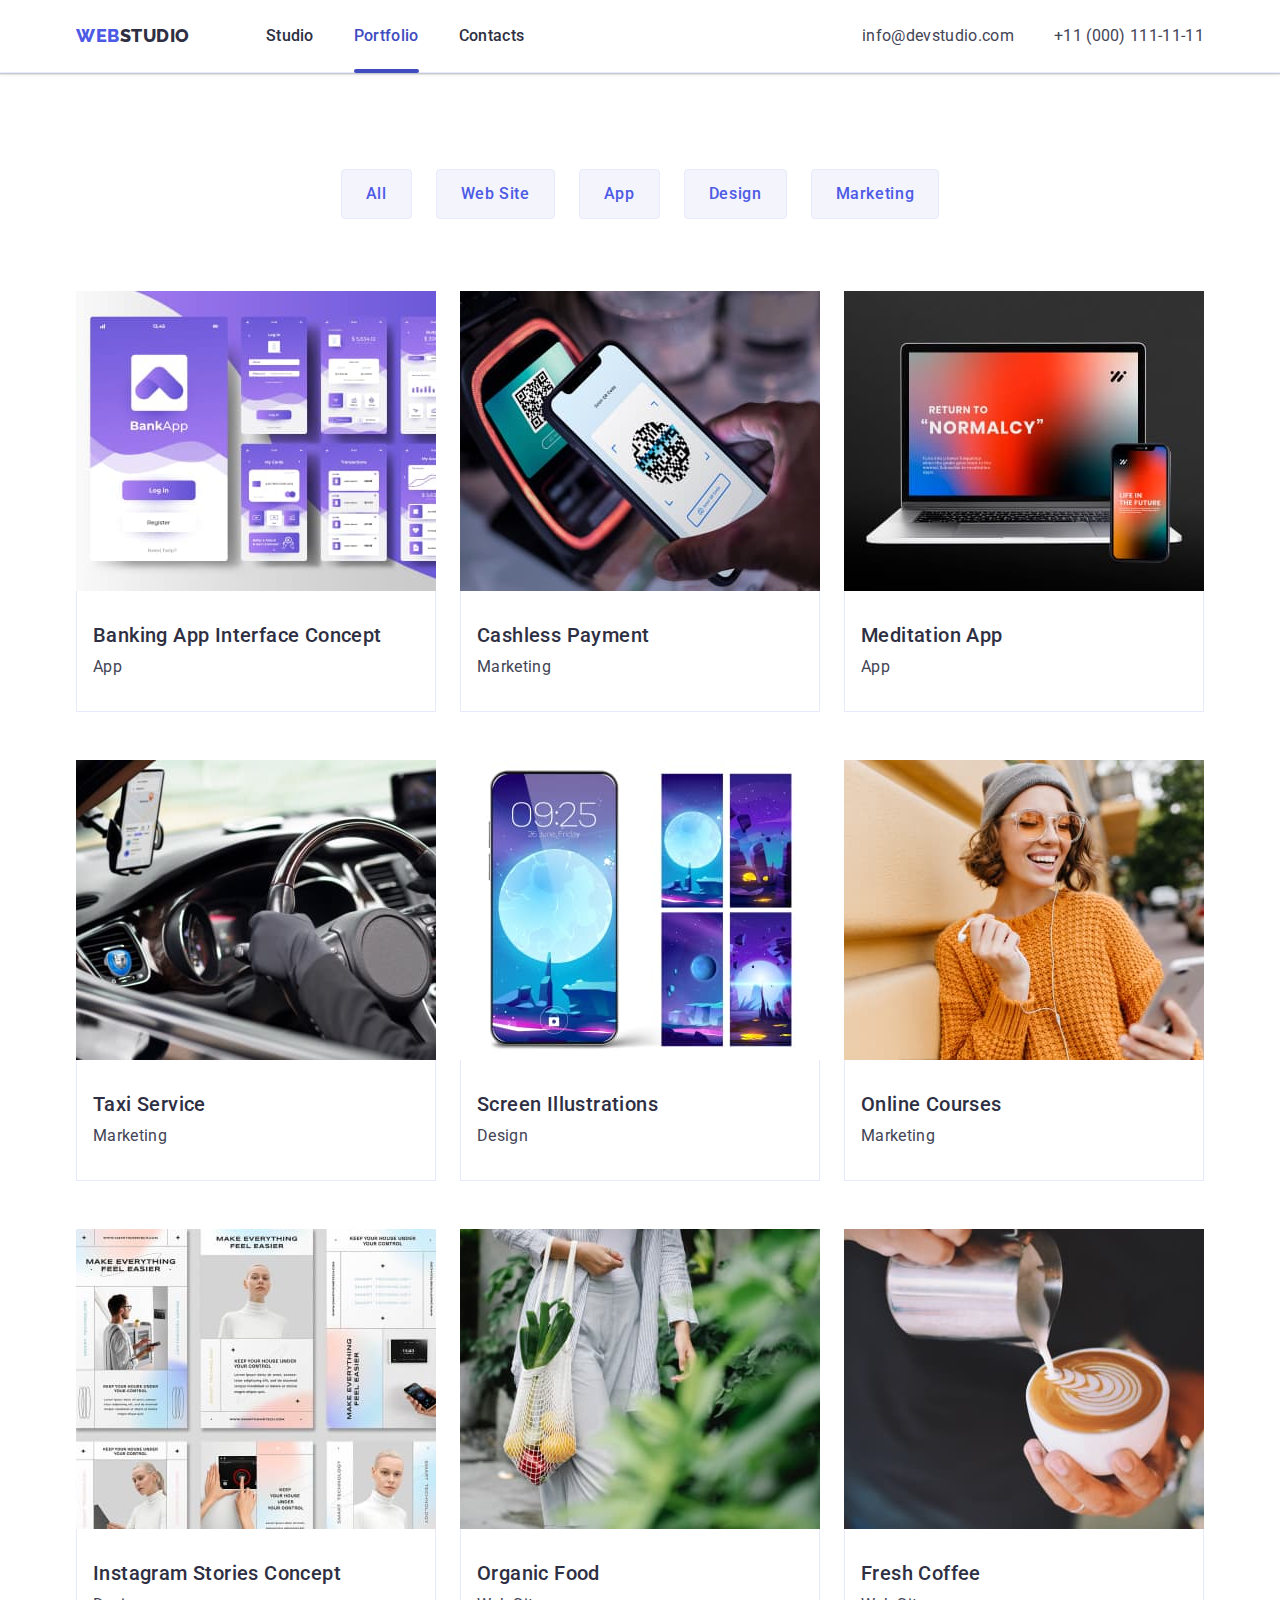
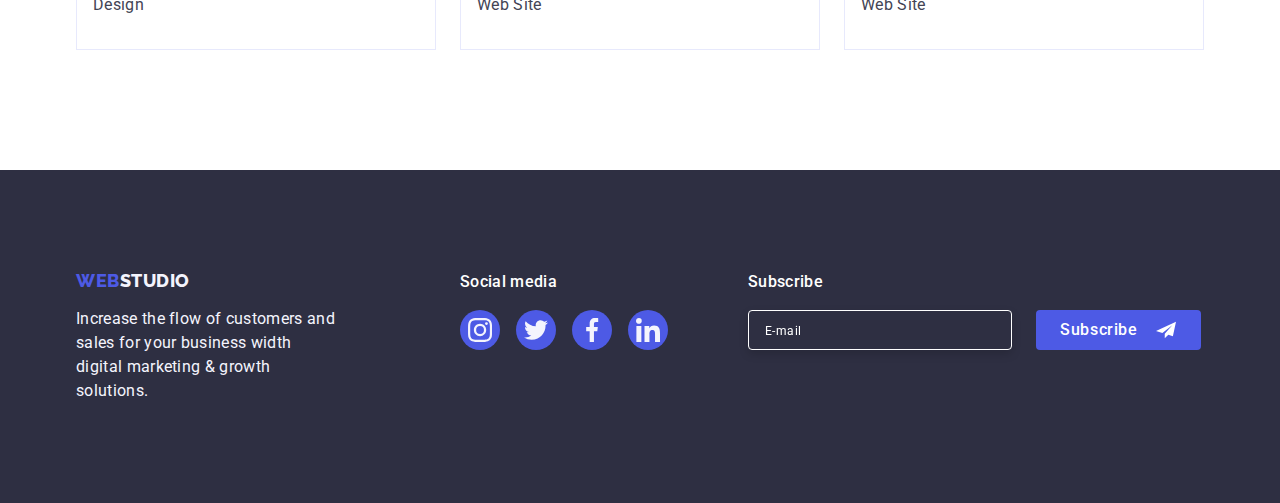
==== commit bcfe1d9b: "hw-06 (update 1.1.)" ====
--- a/portfolio.html
+++ b/portfolio.html
@@ -31,7 +31,7 @@
           >
           <ul class="nav-list list">
             <li class="nav-list-item">
-              <a class="nav-link link active" href="./index.html">Studio</a>
+              <a class="nav-link link" href="./index.html">Studio</a>
             </li>
             <li class="nav-list-item">
               <a class="nav-link link active" href="./portfolio.html">Portfolio</a>
@@ -350,21 +350,19 @@
           </ul>
         </div>
 
-        <!-- Subscribe Section -->
-        <div class="subscribe-container">
+         <!-- Subscribe Section -->
+         <div class="subscribe-container">
           <p class="subscribe-subtitle">Subscribe</p>
           <form class="subscribe-form">
-            <input type="email" name="email" placeholder="E-mail" />
-            <div class="subscribe-item">
-              <button class="subscribe-button" type="submit">
+            <input type="email" name="email" placeholder="E-mail" aria-label="email"/>
+              <button class="subscribe-btn" type="submit">
                 Subscribe
                 <svg class="subscribe-svg" width="24" height="20">
                   <use href="./images/icons.svg#subscribe-telegram"></use>
                 </svg>
               </button>
-            </div>
           </form>
-          </div>
+        </div>
 
       </div>
     </footer>
--- a/css/styles.css
+++ b/css/styles.css
@@ -280,7 +280,6 @@
   cursor: pointer;
   color: var(--white-bg);
   background-color: var(--primary-brand);
-
   transition-property: background-color;
   transition-duration: 250ms;
   transition-timing-function: cubic-bezier(0.4, 0, 0.2, 1);
@@ -305,7 +304,7 @@
 */
 
 .features-list-item {
-  width: calc((100%-72px) / 4);
+  width: calc((100% - 72px) / 4);
 }
 .icon-container {
   display: flex;
@@ -334,7 +333,7 @@
   padding-top: 0;
 }
 .list-overview-item {
-  width: calc((100%-48px) / 3);
+  width: calc((100% - 48px) / 3);
   border: 1px solid var(--color-cornflower);
 }
 
@@ -348,7 +347,7 @@
   background-color: var(--color-cloud);
 }
 .team-list-item {
-  width: calc((100%-72px) / 4);
+  width: calc((100% - 72px) / 4);
   box-shadow: var(--team-card-shadow);
   border-radius: 0px 0px 4px 4px;
   background-color: var(--white-bg);
@@ -400,7 +399,7 @@
   line-height: 1.1;
 }
 .customers-list-item {
-  width: calc((100%-24px * 5) / 6);
+  width: calc((100% - 24px * 5) / 6);
   height: 88px;
 }
 .customers-list-link {
@@ -517,50 +516,69 @@
   margin-left: 80px;
 }
 
-.subscribe-subtitle {
-  margin: 0;
-  font-weight: 500;
-  font-size: 16px;
-  line-height: 1.5;
-  letter-spacing: 0.02em;
-  color: var(--white-bg);
-}
-
-.subscribe-form {
-  display: flex;
-  flex-direction: row;
-  margin-top: 16px;
-  gap: 24px;
-}
-
-
-input[type='email'] {
-  padding: 8px 16px 8px 16px;
-  margin: 0;
+.subscribe-container input {
+  padding-top: 8px;
+  padding-right: 16px;
+  padding-bottom: 8px;
+  padding-left: 16px;
+
+  /* margin: 0; */
   width: 264px;
   height: 40px;
+
   border: 1px solid var(--white-bg);
   border-radius: 4px;
+
   color: var(--white-bg);
   background-color: var(--grey-bg);
   filter: drop-shadow(0px 4px 4px rgba(0, 0, 0, 0.15));
-}
-
-input[placeholder="E-mail"] {
+
+  outline: none;
+}
+
+.subscribe-container input::placeholder {
   align-items: center;
   font-family: var(--primary-font);
   font-weight: 400;
   font-size: 12px;
   line-height: 2;
   letter-spacing: 0.04em;
+  /* padding-top: 8px;
+  padding-right: 16px;
+  padding-bottom: 8px;
+  padding-left: 16px; */
+
+  /* margin: 0;
+  width: 264px;
+  height: 40px; */
+
+  /* border: 1px solid var(--white-bg);
+  border-radius: 4px; */
+
   color: var(--white-bg);
-}
-
-.subscribe-item {
-  position: relative;
-}
-
-.subscribe-button {
+  /* background-color: var(--grey-bg);
+  filter: drop-shadow(0px 4px 4px rgba(0, 0, 0, 0.15)); */
+}
+
+.subscribe-subtitle {
+  margin: 0;
+
+  font-weight: 500;
+  font-size: 16px;
+  line-height: 1.5;
+  letter-spacing: 0.02em;
+
+  color: var(--white-bg);
+}
+
+.subscribe-form {
+  display: flex;
+  flex-direction: row;
+  margin-top: 16px;
+  gap: 24px;
+}
+
+.subscribe-btn {
   /* text */
   font-family: var(--primary-font);
   font-weight: 500;
@@ -569,32 +587,41 @@
   letter-spacing: 0.04em;
   text-align: left;
   color: var(--white-bg);
+
   align-items: center;
- 
-
-  display: flex;
+  display: flex;
+
   min-width: 165px;
   height: 40px;
   gap: 16px;
+
   background: var(--primary-brand);
   border-radius: 4px;
   border: 0;
-  padding: 8px 0 8px 24px;
+  padding-top: 8px;
+  padding-right: 0px;
+  padding-bottom: 8px;
+  padding-left: 24px;
+
   cursor: pointer;
 
-  transition: background-color 250ms cubic-bezier(0.4, 0, 0.2, 1);
-}
-
-.subscribe-button:hover,
-.subscribe-button:focus,
-.subscribe-button:active {
+  transition-property: background-color;
+  transition-duration: 250ms;
+  transition-timing-function: cubic-bezier(0.4, 0, 0.2, 1);
+
+  border: none;
+}
+
+.subscribe-btn:hover,
+.subscribe-btn:focus,
+.subscribe-btn:active {
   background-color: var(--pressed-state);
+  /* border: none; */
 }
 
 .subscribe-svg {
   fill: var(--white-bg);
 }
-
 
 /**
   |============================
@@ -657,7 +684,7 @@
   row-gap: 48px;
 }
 .projects-list-item {
-  max-width: calc((100%-48px) / 3);
+  max-width: calc((100% - 48px) / 3);
 }
 
 .projects-list-item:hover {
@@ -733,12 +760,12 @@
   |============================
 */
 .backdrop {
-  background-color: rgba(46, 47, 66, 0.4);
   position: fixed;
   top: 0;
   left: 0;
   width: 100%;
   height: 100%;
+  background-color: rgba(46, 47, 66, 0.4);
   transition: opacity var(--anim-main), visibility var(--anim-main);
 }
 
@@ -752,9 +779,10 @@
   position: absolute;
   top: 50%;
   left: 50%;
+  padding: 72px 24px 24px 24px;
   transform: translateX(-50%) translateY(-50%);
   width: 408px;
-  min-height: 584px;
+  min-height: 576px;
   background-color: var(--dairy-bg);
   box-shadow: 0px 1px 1px rgba(0, 0, 0, 0.14), 0px 1px 3px rgba(0, 0, 0, 0.12),
     0px 2px 1px rgba(0, 0, 0, 0.2);
@@ -781,9 +809,9 @@
 
 .modal-close-btn:hover,
 .modal-close-btn:focus {
-  background-color: #404bbf;
+  background-color: var(--pressed-state);
   border: none;
-  fill: #ffffff;
+  fill: var(--white-bg);
 }
 
 .modal-close-icon {
@@ -798,7 +826,10 @@
 
 .modal-title {
   display: block;
-  margin: 0 0 16px 0;
+  margin-top: 0;
+  margin-right: 0;
+  margin-bottom: 16px;
+  margin-left: 0;
   text-align: center;
   font-family: var(--primary-font);
   font-weight: 500;
@@ -808,29 +839,36 @@
   color: var(--grey-bg);
 }
 
-.modal-item {
-  margin: 0 0 8px 0;
-}
-
-.modal-item.checkbox {
-  margin: 0 0 16px 0;
-}
-
-.modal-item label {
+.modal-container {
+  margin-top: 0;
+  margin-right: 0;
+  margin-bottom: 8px;
+  margin-left: 0;
+}
+
+.modal-input-container {
+  position: relative;
+}
+
+.modal-container.checkbox {
+  margin-top: 0;
+  margin-right: 0;
+  margin-bottom: 16px;
+  margin-left: 0;
+}
+
+.modal-container label {
   display: block;
-
   margin-bottom: 4px;
-
   font-family: var(--primary-font);
   font-weight: 400;
   font-size: 12px;
   line-height: 1.17;
   letter-spacing: 0.04em;
-
   color: var(--color-light-slate);
 }
 
-.modal-item input {
+.modal-container input {
   padding-left: 38px;
 
   width: 360px;
@@ -838,13 +876,6 @@
 
   border: 1px solid rgba(46, 47, 66, 0.4);
   border-radius: 4px;
-  outline: none;
-
-  transition: 250ms cubic-bezier(0.4, 0, 0.2, 1);
-}
-
-.modal-input {
-  position: relative;
 }
 
 .modal-svg {
@@ -854,47 +885,49 @@
   left: 16px;
 
   fill: var(--grey-bg);
-
-  transition: 250ms cubic-bezier(0.4, 0, 0.2, 1);
-}
-
-.modal-svg.tel-email {
+}
+
+.modal-svg.svg-anim {
   position: absolute;
 
   top: 8px;
   left: 16px;
 
   fill: var(--grey-bg);
-
-  transition: border 250ms cubic-bezier(0.4, 0, 0.2, 1);
-}
-
-.modal-item input:focus,
-.modal-item input:active {
+  transition-property: fill;
+  transition-duration: 250ms;
+  transition-timing-function: cubic-bezier(0.4, 0, 0.2, 1);
+}
+
+.modal-container input:focus,
+.modal-container input:active {
   border: 1px solid var(--primary-brand);
 }
 
-.modal-item input:focus + svg {
+.modal-container input:focus + svg {
   fill: var(--primary-brand);
 }
 
-.modal-item textarea {
+.modal-container textarea {
   display: block;
-
-  padding: 16px 8px 16px 8px;
+  padding-top: 16px;
+  padding-right: 8px;
+  padding-bottom: 16px;
+  padding-left: 8px;
 
   width: 360px;
   height: 120px;
 
   border: 1px solid rgba(46, 47, 66, 0.4);
   border-radius: 4px;
-
-  transition: border 250ms cubic-bezier(0.4, 0, 0.2, 1);
+  transition-property: border;
+  transition-duration: 250ms;
+  transition-timing-function: cubic-bezier(0.4, 0, 0.2, 1);
 
   resize: none;
 }
 
-.modal-item textarea::placeholder {
+.modal-container textarea::placeholder {
   font-family: var(--primary-font);
   font-weight: 400;
   font-size: 12px;
@@ -904,13 +937,12 @@
   color: rgba(46, 47, 66, 0.4);
 }
 
-.modal-item textarea:focus,
-.modal-item textarea:active {
+.modal-container textarea:focus,
+.modal-container textarea:active {
   border: 1px solid var(--primary-brand);
-  outline: none;
-}
-
-.checkbox-label {
+}
+
+.label-checkbox {
   display: flex;
   flex-direction: row;
   align-items: center;
@@ -927,23 +959,23 @@
   border-radius: 2px;
 
   fill: var(--color-cloud);
-
-  transition: background-color 250ms cubic-bezier(0.4, 0, 0.2, 1);
-}
-
-.checkbox-input:checked + .checkbox-icon {
+  transition-property: background-color;
+  transition-duration: 250ms;
+  transition-timing-function: cubic-bezier(0.4, 0, 0.2, 1);
+}
+
+.modal-input-checkbox:checked + .checkbox-icon {
   background-color: var(--pressed-state);
 }
 
-.checkbox-svg {
+.modal-checkbox-svg {
   position: absolute;
   top: 50%;
   left: 50%;
-
-  transform: translate(-50%, -50%);
-}
-
-.checkbox-text {
+  transform: translateX(-50%) translateY(-50%);
+}
+
+.modal-checkbox-text {
   margin-left: 8px;
 
   font-family: var(--primary-font);
@@ -968,51 +1000,47 @@
   overflow: hidden;
 }
 
-.checkbox-text-link {
+.modal-checkbox-link {
   margin-left: 2px;
-
-  font-family: var(--primary-brand);
+  font-family: var(--primary-font);
   font-weight: 400;
   font-size: 12px;
   line-height: 1.17;
   letter-spacing: 0.04em;
-
   color: var(--primary-brand);
   text-decoration: underline;
 }
 
-.modal-button {
-  width: 100%;
+/* Button */
+
+.modal-btn {
+  display: block;
+
+  margin-top: 24px;
+  margin-left: auto;
+  margin-right: auto;
+
+  min-width: 169px;
+  /* width: 100%; */
   height: 56px;
 
   background-color: var(--primary-brand);
   box-shadow: 0px 4px 4px rgba(0, 0, 0, 0.15);
   border-radius: 4px;
 
-  color: var(--white-color);
-
+  color: var(--white-bg);
+  cursor: pointer;
+
+  transition-property: background-color;
+  transition-duration: 250ms;
+  transition-timing-function: cubic-bezier(0.4, 0, 0.2, 1);
   border: none;
-  cursor: pointer;
-
-  transition: background-color 250ms cubic-bezier(0.4, 0, 0.2, 1);
-}
-
-.modal-button:hover,
-.modal-button:focus {
+}
+
+.modal-btn:hover,
+.modal-btn:focus {
   background-color: var(--pressed-state);
 }
-
-.modal-btn-container {
-  display: block;
-
-  margin-top: 24px;
-  margin-left: auto;
-  margin-right: auto;
-
-  width: 169px;
-}
-
-
 
 /**
     |!!!==PRACTICE ZONE==!!!
